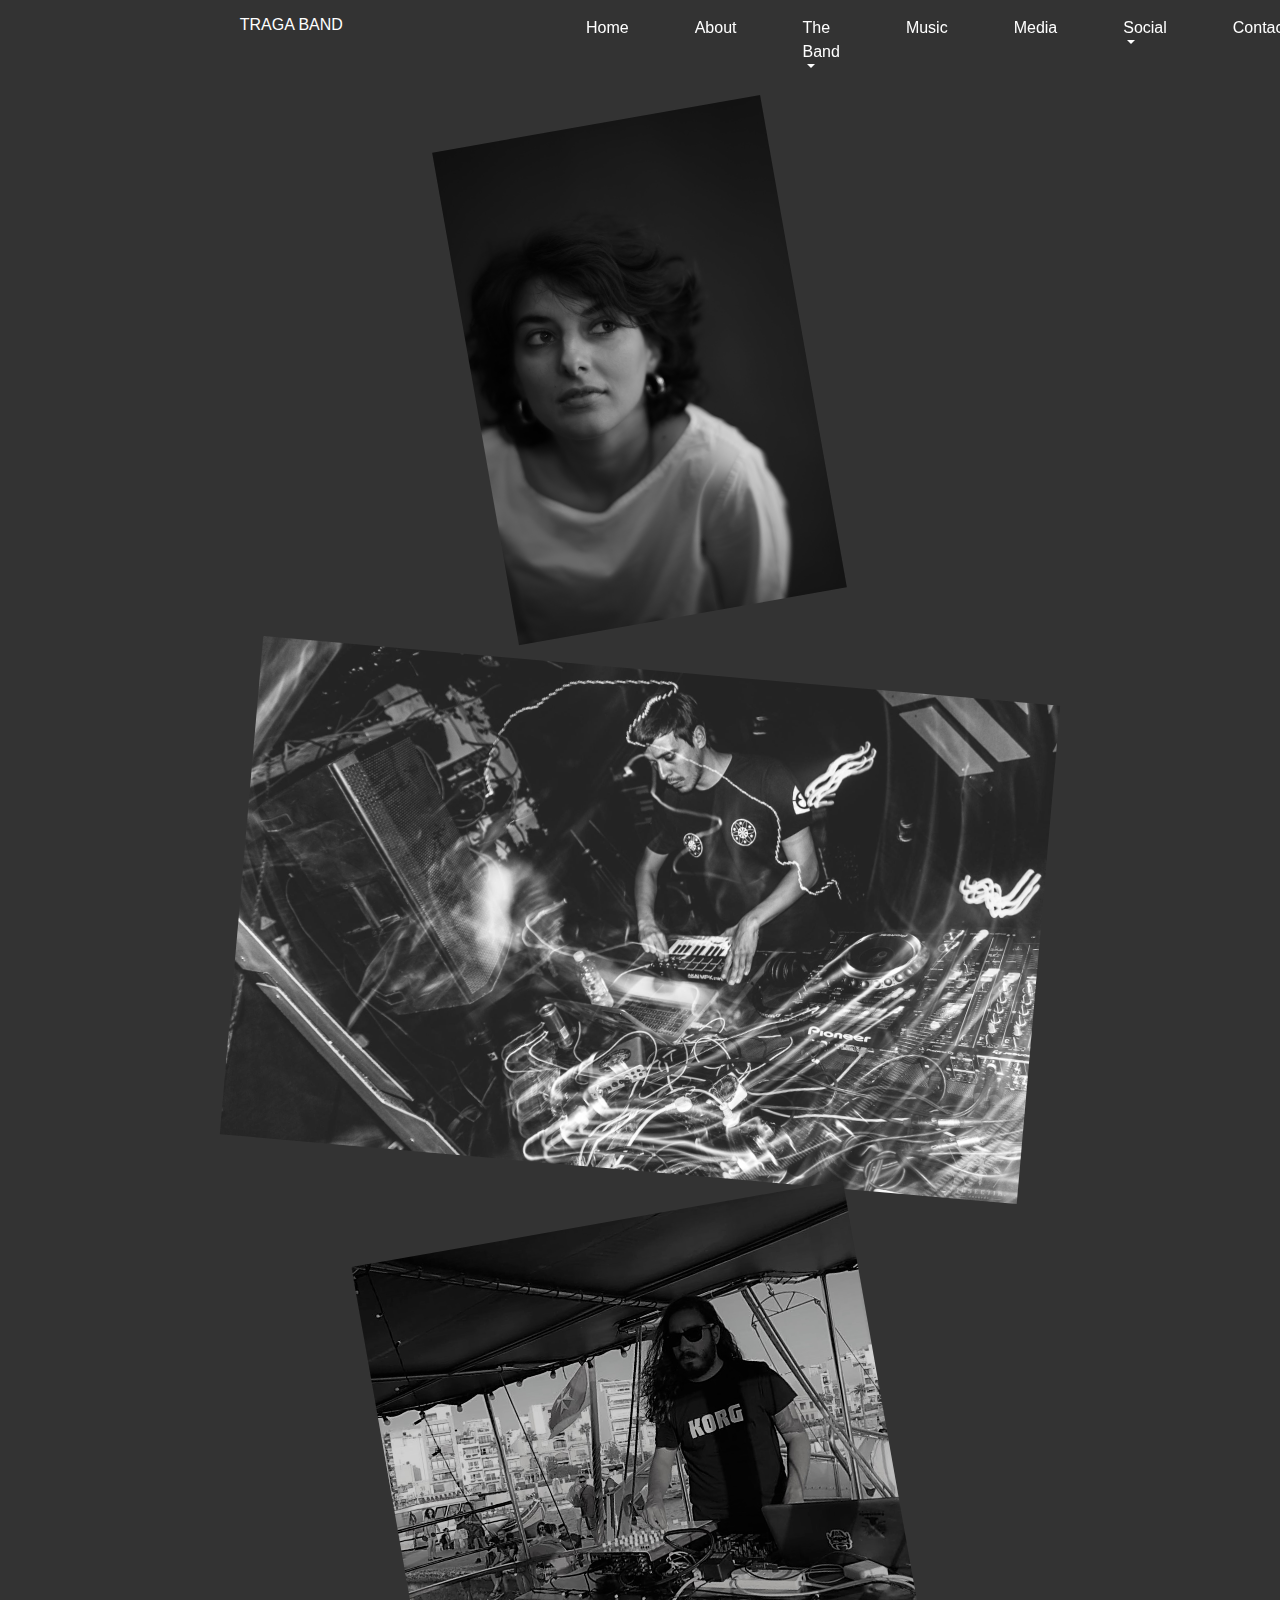
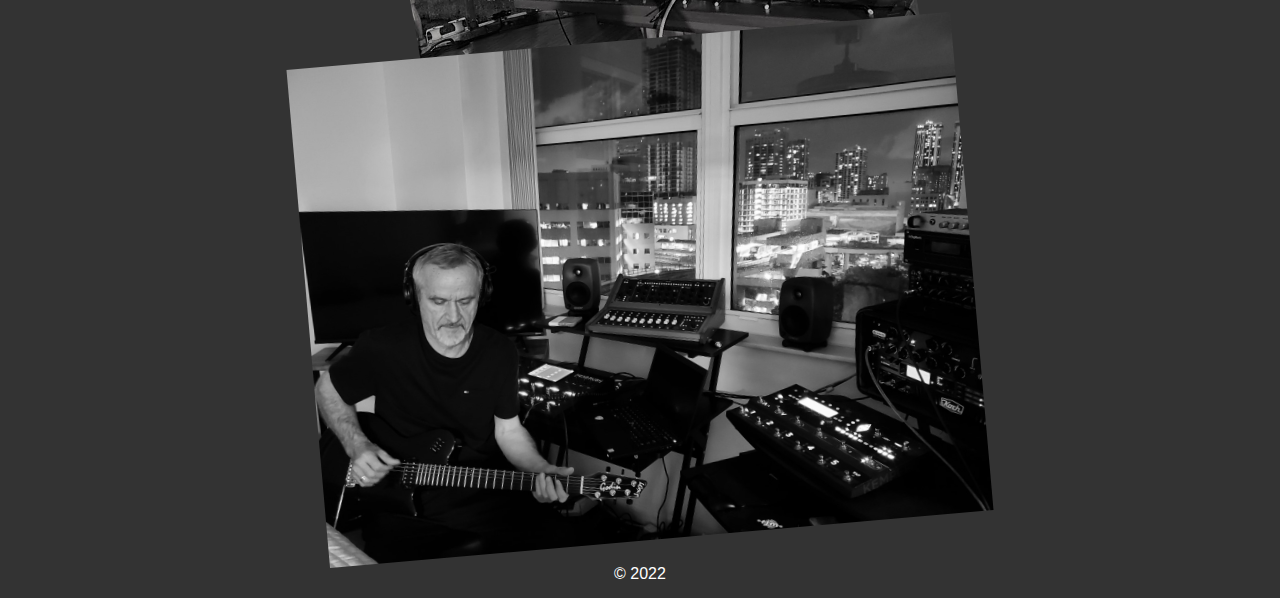
==== index.html @ d6414801 "Mobile Responsive + Change FB Img" ====
<!DOCTYPE HTML PUBLIC "-//W3C//DTD HTML 4.01 Transitional//EN">
<html>
	<head>
		<meta charset="utf-8" />
		<meta name="viewport" content="width=device-width, initial-scale=1.0" />
		<meta property="og:type" content="website" />
		<meta property="og:title" content="Traga Band" />
		<meta property="og:description" content="Traga Band" />
		<meta property="og:image" content="https://tragaband.com/img/Julija.JPG" />
		
		<meta name="description" content="TRAGA BAND" />
		<meta name="keywords" content="TRAGA BAND" />
		<meta name="robots" content="index,follow" />

		<title>Traga Band</title>
		
		<link href="https://fonts.googleapis.com/css?family=Open+Sans" rel="stylesheet">

		<link rel="stylesheet" href="https://maxcdn.bootstrapcdn.com/bootstrap/4.0.0/css/bootstrap.min.css" integrity="sha384-Gn5384xqQ1aoWXA+058RXPxPg6fy4IWvTNh0E263XmFcJlSAwiGgFAW/dAiS6JXm" crossorigin="anonymous">
		<link href="css/main.css" rel="stylesheet" type="text/css" />
		<link href="css/index.css" rel="stylesheet" type="text/css" />
		<link href="css/responsive.css" rel="stylesheet" type="text/css" />
		
		<script type="text/javascript" src="js/jquery-3.1.1.min.js"></script>
		<script src="https://cdnjs.cloudflare.com/ajax/libs/popper.js/1.12.9/umd/popper.min.js" integrity="sha384-ApNbgh9B+Y1QKtv3Rn7W3mgPxhU9K/ScQsAP7hUibX39j7fakFPskvXusvfa0b4Q" crossorigin="anonymous"></script>
		<script src="https://maxcdn.bootstrapcdn.com/bootstrap/4.0.0/js/bootstrap.min.js" integrity="sha384-JZR6Spejh4U02d8jOt6vLEHfe/JQGiRRSQQxSfFWpi1MquVdAyjUar5+76PVCmYl" crossorigin="anonymous"></script>
		<script type="text/javascript" src="js/changeLanguage.js"></script>
		<script type="text/javascript" src="js/rotateImage.js"></script>
		<script type="text/javascript" src="js/index.js"></script>
	</head>
	<body>
		<div class="divBodyWrapper">
			<div class="divMainNavigation">
				<nav class="divTopNav">
					<div class="divSiteLogo">
						<!-- <a href='https://tragaband.com/index.html'><img class="navLogo" src="img/anastasia-small-logo-black.png" alt="logo" /></a> -->
						TRAGA BAND
					</div>
					<nav class="navRoot navbar navbar-expand-lg navbar-light">
						<button class="navbar-toggler" type="button" data-toggle="collapse" data-target="#navbarSupportedContent">
							<span class="navbar-toggler-icon"></span>
						</button>

						<div class="collapse navbar-collapse" id="navbarSupportedContent">
							<ul class="navbar-nav">
								<li class="nav-item">
									<a class="nav-link active" aria-current="page" href="#">Home</a>
								</li>
								<li class="nav-item">
									<a class="nav-link" aria-current="page" href="#">About</a>
								</li>
								<li class="nav-item dropdown">
									<a class="nav-link dropdown-toggle" href="#" role="button" data-toggle="dropdown" aria-haspopup="true" aria-expanded="false">
										The Band
									</a>
									<div class="dropdown-menu">
										<a class="dropdown-item" href="#" target="_blank">Julija</a>
										<a class="dropdown-item" href="#" target="_blank">Darko Kala</a>
										<a class="dropdown-item" href="#" target="_blank">Andrej Ljatkovski</a>
										<a class="dropdown-item" href="#" target="_blank">Klime Kovaceski</a>
									</div>
								</li>
								<li class="nav-item">
									<a class="nav-link" aria-current="page" href="music.html">Music</a>
								</li>
								<li class="nav-item">
									<a class="nav-link" aria-current="page" href="#">Media</a>
								</li>
								<li class="nav-item dropdown">
									<a class="nav-link dropdown-toggle" href="#" role="button" data-toggle="dropdown" aria-haspopup="true" aria-expanded="false">
										Social
									</a>
									<div class="dropdown-menu">
										<a class="dropdown-item" href="#" target="_blank">Facebook</a>
										<a class="dropdown-item" href="#" target="_blank">Google</a>
										<a class="dropdown-item" href="#" target="_blank">Youtube</a>
									</div>
								</li>
								<li class="nav-item">
									<a class="nav-link" aria-current="page" href="#">Contact</a>
								</li>
							</ul>
						</div>
					</nav>
				</nav>
			</div>

			<div class="divBodyContent">
				<div class="divPageContent">
					<div class="divTextWrapper">
						<div class="divPhotoBoxes">
							<div class="divPhotoBox" style="transform: rotateZ(350deg);">
								<img src="img/Julija.JPG" alt="Julija" />
							</div>
							<div class="divPhotoBox" style="transform: rotateZ(5deg);">
								<img src="img/DarkoKala.jpg" alt="Darko Kala" />
							</div>
							<div class="divPhotoBox" style="transform: rotateZ(350deg);">
								<img src="img/AndrejLjatkovski.jpg" alt="Andrej Ljakovski" />
							</div>
						</div>
						<div class="divPhotoBoxes" style="transform: rotate(355deg); z-index: 2;">
							<div class="divPhotoBox">
								<img src="img/KlimeKovaceski.jpg" alt="Klime Kovaceski" />
							</div>
						</div>
					</div>
					
				</div>
			</div>

            <div class="divBodyFooter">
                <div>
                    &#169; 2022
                </div>
            </div>
		</div>

		<div id="modalVideo" class="modal fade" tabindex="-1" role="dialog">
			<div class="modal-dialog modal-lg" role="document">
			  <div class="modal-content">
				<div class="modal-header">
				  <h5 class="modal-title">TRAGA BAND</h5>
				  <button type="button" class="close" data-dismiss="modal" aria-label="Close">
					<span aria-hidden="true">&times;</span>
				  </button>
				</div>
				<div class="modal-body">
					<div class="youtubeWrapper">
						<iframe style="max-width: 1280px; width: 100%; max-height: 720px;" allow="accelerometer; autoplay; encrypted-media; gyroscope; picture-in-picture" allowfullscreen="" frameborder="0" src="https://www.youtube.com/embed/jGIz5X8YOt0?rel=0&amp;showinfo=0;autoplay=1"></iframe>
					</div>
				</div>
			  </div>
			</div>
		</div>

		<div class="divBackDrop"></div>
	</body>
</html>
---- css/main.css ----
@keyframes blackBgFadeInOut {
    0% {
        opacity: 1;
    }
    25% {
        opacity: 1;
    }
    50% {
        opacity: 1;
    }
    75% {
        opacity: 1;
    }
    100% {
        opacity: 1;
    }
}

@keyframes blackBgFadeInOutSecond {
    0% {
        opacity: 0;
    }
    25% {
        opacity: 0;
    }
    50% {
        opacity: 1;
    }
    75% {
        opacity: 0;
    }
    100% {
        opacity: 0;
    }
}

*, ::after, ::before {
    box-sizing: border-box;
}
html, body {
    padding: 0;
    margin: 0;
    width: 100%;
    /* height:100%; */
    background-color: #333;
}
hr {
	margin-left: 0;
	margin-right: 0;
	width: 100%;
	border: 1px solid #85754e;
}
a {
    color: #85764E;
}
/* Ovr Reset */
.navbar-light .navbar-nav .active>.nav-link, .navbar-light .navbar-nav .nav-link.active, .navbar-light .navbar-nav .nav-link.show, .navbar-light .navbar-nav .show>.nav-link {
    color: #fff;
}
.navbar-light .navbar-nav .nav-link {
    color: #fff;
}
.navbar-light .navbar-nav .nav-link:focus, .navbar-light .navbar-nav .nav-link:hover {
    color: rgb(255 255 255 / 70%);
}
.navbar-light .navbar-toggler {
    background-color: #fff;
}

.divBodyWrapper {
    /* display: flex;
    flex-direction: column;
    flex-wrap: nowrap;
    min-height: 100%; */
}

.divBodyHeader {
    font-family: "Open Sans", sans-serif;
    color: #fff;
    /* background: url(../img/header_background.jpg) no-repeat 0px -301px fixed; */
    background-size: cover;
    min-height: 350px;
    

    display: flex;
    flex-direction: row;
    justify-content: center;
    align-items: center;
    text-align: center;
}
.divBodyHeader .divHeaderText {
    font-size: 7em;
}

.divBodyContent {
    /* width: 50%; */
    box-sizing: border-box;
    margin-top: 60px;
    /* height: calc(100% - 108px); */

    position: relative;
    /* background-image: url('../img/bg.jpg'); */
    background-color: #333;
    background-size: cover;
    /* background-size: 100% 100%; */
    background-repeat: no-repeat;
    background-attachment: fixed;
    background-position-y: 57px;
    font-family: "Open Sans", sans-serif;

    /* opacity: 0; */
    animation-name: blackBgFadeInOut;
    animation-timing-function: linear;
    animation-iteration-count: infinite;
    animation-duration: 15s;
    animation-direction: normal;
}
/* .divBodyContent::before {
    content: "";
    position: absolute;
    top: 0;
    left: 0;
    width: 100%;
    height: 100%;
    z-index: -2;

    background-image: url('../img/bg.jpg');
    background-color: #333;
    background-size: 100%;
    background-repeat: no-repeat;
    background-attachment: fixed;

    opacity: 0;
    animation-name: blackBgFadeInOutSecond;
    animation-timing-function: linear;
    animation-iteration-count: infinite;
    animation-duration: 15s;
    animation-direction: normal;
} */

.divPageContent {
    /* max-width: 600px;
    margin-left: 40%; */
    /* padding-top: 10px; */
    /* padding-left: 150px;
    padding-right: 150px; */
    
}

.divBodyFooter {
    min-height: 48px;
    background-color: #333;
    color: #fff;

    display: flex;
    flex-direction: column;
    justify-content: center;
    align-items: center;
}

.firstLineText {
    margin-top: -5px;
}

.divJustified {
    text-align: justify;
}

.divBackDrop {
	display: none;
	transition: background-color .225s;
	-webkit-transition: background-color .225s;
	background: rgba(0,0,0,0);
}

.imgLarge {
    max-width: 360px;
}



.divMainNavigation {
    background-color: #333;
    /* background-color: #ffffff; */
    border-bottom: 3px solid #333;

    position: fixed;
    top: 0;
    width: 100%;
    z-index: 2;
}
.divSiteLogo {
    width: 42%;
    height: 50px;

    display: flex;
    justify-content: center;
    align-items: center;
    position: absolute;

    padding-left: 45px;

    color: #fff;
}
.divSiteLogo img {
    height: 40px;
}
.divSiteLogo .navLogo {
    /* margin-right: 20px; */
}
.divSiteLogo .txtAsLogo {
    height: 50px;
    color: #333;
    font-weight: 900;
    text-align: center;
    justify-content: center;
    align-items: center;
    display: flex;
    font-size: 1.8em;
}
.txtAsLogo a {
    text-decoration: none;
    color: #333;
}
.txtAsLogo a:hover {
    text-decoration: none;
    color: #333;
}
.divTopNav {
    display: flex;
    flex-direction: row;
}
.navRoot {
    width: 60%;
    margin-left: auto;
}

.navRoot .nav-item {
    margin-left: 50px;
}
/* .navRoot .nav-item:not(:first-child) {
    margin-left: 50px;
} */
.nav-pills .nav-link.active, .nav-pills .show>.nav-link {
    background-color: transparent;
    /* color: #fff; */
    /* border-bottom: 1px solid #0d6efd; */
}
.navbar-dark .navbar-nav .nav-link {
    text-transform: uppercase;

    text-decoration: none;
	box-sizing: border-box;
    font-weight: 700;

    position: relative;
}
#navbarSupportedContent {
    justify-content: flex-end;
}
#navbarSupportedContent ul.navbar-nav {
    margin-right: 35px;
}

.nav-link:before {
    content: '';
    position: absolute;
    bottom: 0px;
    height: 2px;
    width: 50px;
    background: #333;
    -webkit-transform: scale3d(0, 1, 1);
    -moz-transform: scale3d(0, 1, 1);
    -ms-transform: scale3d(0, 1, 1);
    -o-transform: scale3d(0, 1, 1);
    transform: scale3d(0, 1, 1);
    -webkit-transform-origin: 0% 50%;
    -moz-transform-origin: 0% 50%;
    -ms-transform-origin: 0% 50%;
    -o-transform-origin: 0% 50%;
    -webkit-transition: transform 1s cubic-bezier(0.19, 1, 0.22, 1);
    -moz-transition: transform 1s cubic-bezier(0.19, 1, 0.22, 1);
    -ms-transition: transform 1s cubic-bezier(0.19, 1, 0.22, 1);
    -o-transition: transform 1s cubic-bezier(0.19, 1, 0.22, 1);
    transition: transform 1s cubic-bezier(0.19, 1, 0.22, 1);
}
.nav-link:hover:before {
    -webkit-transform: scale3d(1, 1, 1);
    -moz-transform: scale3d(1, 1, 1);
    -ms-transform: scale3d(1, 1, 1);
    -o-transform: scale3d(1, 1, 1);
    transform: scale3d(1, 1, 1);
}
.navbar-dark .navbar-nav .nav-link:focus, .navbar-dark .navbar-nav .nav-link:hover {
    color: #fff;
}
.dropdown-menu {
    color: #fff;
    background-color: #333333;
}
.dropdown-item {
    color: #fff;
}
.dropdown-item:focus, .dropdown-item:hover {
    color: #fff;
    background-color: #615d5d;
}
.divSiteLanguages {
    display: flex;
    flex-direction: row;
    justify-content: center;
    align-items: center;
    margin-right: 20px;
}
.divSiteLanguages label {
    margin-bottom: 0px;
    margin-right: 5px;
}
#selLanguage {
    width: 50px;
}

.splide__slide img {
	width : 100%;
	height: auto;
}

.hideOnPC {
    display: none;
}

img.hideOnPC {
    width: 100%;
}

.youtubeWrapper {
    position: relative;
    width: 100%;
}
.youtubeWrapper iframe {
    /* position: absolute;
    top: 0;
    left: 0; */
    width: 100%;
    height: 700px;
}
.divMediaBox a {
    color: #fff;
}
.divMediaBox img {
    max-width: 300px;
}
---- css/index.css ----
.divPageContent {
    text-align: center;
    /* margin-left: 15px; */
    /* width: 810px; */
    /* width: 45%; */
    /* height: 100%; */

    padding-top: 60px;
    padding-bottom: 10px;
}

.divLogo {
    padding: 0px 0px 10px 0px;
}
.divLogo img {
    max-width: 400px;
}

.modal-dialog {
    width:100%;
    max-width:1280px
}

.divYouTubePlayerWrapper {
    padding: 10px 0px;
}

.divYouTubePlayerWrapper iframe {
    /* width: 100%; */
    height: 50%;
}

.divTextWrapper {
    box-sizing: border-box;
    /* margin: auto; */
    padding-left: 60px;
    padding-right: 60px;

    display: flex;
    flex-direction: column;
    justify-content: center;
    /* height: 100%; */
}
.divPhotoBoxes {
    width: 100%;
    display: flex;
    gap: 50px;
    box-sizing: border-box;
    flex-wrap: wrap;
    justify-content: center;
}
.divPhotoBoxes:last-child {
    margin-top: -80px;
}
.divPhotoBox img {
    /* max-width: 500px; */
    max-height: 500px;
}
.divTextContent {
    color: #C9C9C8;

    display: flex;
    flex-direction: column;
    justify-content: center;
    /* align-items: center; */
    /* height: 80%; */
}
.divTextContent p {
    text-align: justify;
}
.divTextContent .siteLogo {
    margin-bottom: 50px;
    width: 200px
    /* align-self: flex-start; */
}
.divTextContent .imgSoon {
    width: 100%;
}

.goldLineText {
    color: #85754e;
    font-weight: 900;
    font-size: 1.8em;
    line-height: 2;
    text-transform: uppercase;

    word-break: break-word;
}
.whiteLineText {
    /* margin-top: 50px; */
    color: #fff;
    font-weight: 900;
    font-size: 21px;
    line-height: 2;
    text-transform: uppercase;

    word-break: break-word;
}

/* Responsive */
@media only screen and (max-width: 960px) {
    .divLogo img {
        /* width: 80%; */
    }
    .divTextWrapper {
        padding: 60px 0 0 0;
        width: 100%;
    }
    .divTextContent {
        justify-content: center;
        
    }
    .divYouTubePlayerWrapper {
        
        display: flex;
        flex-direction: column;
        justify-content: center;
    }
    .modal-dialog {
        width: auto;
    }
    .youtubeWrapper iframe {
        height: 400px;
    }
}
@media only screen and (max-width: 500px) {
    .navRoot {
        width: 100%;
    }
    /* .divLogo {
        display: none;
    } */
    .divLogo img {
        width: 60%;
    }
    .divTextWrapper {
        padding: 60px 0 0 0;
        width: 100%;
    }
    .divTextContent {
        
        justify-content: center;
    }
    .modal-dialog {
        width: auto;
    }
    .divYouTubePlayerWrapper {
        
        display: flex;
        flex-direction: column;
        justify-content: center;
    }
    .modal-dialog {
        width: auto;
    }
    .youtubeWrapper iframe {
        height: 400px;
    }
}
@media only screen and (max-width: 375px) {
    .navRoot {
        width: 100%;
    }
    /* .divLogo {
        display: none;
    } */
    .divLogo img {
        width: 60%;
    }
    .divTextWrapper {
        padding: 60px 0 0 0;
        width: 100%;
    }
    .divTextContent {
        
        justify-content: center;
    }
    .divYouTubePlayerWrapper {
        
        display: flex;
        flex-direction: column;
        justify-content: center;
    }
    .modal-dialog {
        width: auto;
    }
    .youtubeWrapper iframe {
        height: 400px;
    }
}
@media only screen and (max-width: 360px) {
    .navRoot {
        width: 100%;
    }
    /* .divLogo {
        display: none;
    } */
    .divLogo img {
        width: 60%;
    }
    .divTextWrapper {
        padding: 60px 0 0 0;
        width: 100%;
    }
    .divTextContent {
        
        justify-content: center;
    }
    .divYouTubePlayerWrapper {
        
        display: flex;
        flex-direction: column;
        justify-content: center;
    }
    .modal-dialog {
        width: auto;
    }
    .youtubeWrapper iframe {
        height: 400px;
    }
}
@media only screen and (max-width: 320px) {
    .navRoot {
        width: 100%;
    }
    /* .divLogo {
        display: none;
    } */
    .divLogo img {
        width: 60%;
    }
    .divTextWrapper {
        padding: 60px 0 0 0;
        width: 100%;
    }
    .divTextContent {
        
        justify-content: center;
    }
    .divYouTubePlayerWrapper {
        
        display: flex;
        flex-direction: column;
        justify-content: center;
    }
    .modal-dialog {
        width: auto;
    }
    .youtubeWrapper iframe {
        height: 400px;
    }
}

@media only screen  and (min-device-width: 320px) and (max-device-width: 568px) and (orientation: portrait) {
    .divLogo img {
        width: 60%;
    }
    .divTextWrapper {
        padding: 60px 0 0 0;
        width: 100%;

        display: flex;
        flex-direction: column;
        justify-content: flex-end;
    }
    .divTextContent {
        
        justify-content: center;
    }
    .divYouTubePlayerWrapper {
        
        display: flex;
        flex-direction: column;
        justify-content: center;
    }
    .modal-dialog {
        width: auto;
    }
    .youtubeWrapper iframe {
        height: 400px;
    }
}

@media only screen and (min-device-width: 350px) and (max-device-width: 812px) and (orientation: portrait) {
    .divLogo img {
        width: 60%;
    }
    .divTextWrapper {
        padding: 60px 0 0 0;
        width: 100%;

        display: flex;
        flex-direction: column;
        justify-content: flex-end;
    }
    .divTextContent {
        
        justify-content: center;
    }
    .divYouTubePlayerWrapper {
        
        display: flex;
        flex-direction: column;
        justify-content: center;
    }
    .modal-dialog {
        width: auto;
    }
    .youtubeWrapper iframe {
        height: 400px;
    }
}

@media only screen and (min-device-width: 600px) and (max-device-width: 1180px) and (orientation: portrait) {
    .divLogo img {
        width: 60%;
    }
    .divTextWrapper {
        padding: 60px 0 0 0;
        width: 100%;

        display: flex;
        flex-direction: column;
        justify-content: flex-end;
    }
    .divTextContent {
        
        justify-content: center;
    }
    .divYouTubePlayerWrapper {
        
        display: flex;
        flex-direction: column;
        justify-content: center;
    }
    .modal-dialog {
        width: auto;
    }
    .youtubeWrapper iframe {
        height: 400px;
    }
}
---- css/responsive.css ----
@media only screen and (max-width: 960px) {
	body {
		display: flex;
		flex-direction: column;
		flex-wrap: nowrap;
		width: 100%;
	}
	.divBodyWrapper {
		display: flex;
		flex-direction: column;
		flex: 100%;
	}
    .divPCNavigation {
        display: none;
    }
    .divMobileNavigation {
        display: block;
    }
    .divBackDrop.show {
		display: block;
		position: fixed;
		background: rgba(0,0,0,0.5);
		/* opacity: 0.8; */
		width: 100%;
		height: 100%;
		z-index: 1;
		top: 0;
		left: 0;
		overflow-y: scroll;
	}
	.divBodyContent {
		padding: 0 20px;
		margin: 60px 0 0 0;
		width: 100%;

		/* background-image: url('../img/anastasia-mobile-001.jpg'); */
		background-position-y: 40px;
		background-size: cover;

		background-attachment: fixed;
	}
	.divBodyContent::before {
		/* background-image: url('../img/anastasia-mobile-002.jpg'); */
		background-size: cover;
	}
	.divPageContent {
		padding-left: 0px;
		margin-left: 0px;
		width: 100%;
	}
	iframe {
		width: 100% !important;
	}
	.divMediaIcons {
		width: 100%;
	}
	.mediaLink:not(:first-child) {
        margin-left: 12px;
    }
	.divTopNav {
		flex-direction: row-reverse;
		justify-content: flex-end;
	}
	.divSiteLogo {
		
	}
	.navLogo {
		margin-right: 5px;
    	margin-left: 20px;
	}
	.txtAsLogo {
		font-size: 1.5em !important;
	}
}
@media only screen and (max-width: 600px) {
	body {
		display: flex;
		flex-direction: column;
		flex-wrap: nowrap;
		flex: 100%;
		width: 100%;
	}
	.divBodyWrapper {
		display: flex;
		flex-direction: column;
	}
	#btnGoToTop {
		bottom: 58px;
		right: 5px;
		left: auto;
	}
    .divPCNavigation {
        display: none;
    }
    .divMobileNavigation {
        display: block;
    }
    .divBackDrop.show {
		display: block;
		position: fixed;
		background: rgba(0,0,0,0.5);
		/* opacity: 0.8; */
		width: 100%;
		height: 100%;
		z-index: 1;
		top: 0;
		left: 0;
		overflow-y: scroll;
	}
	.divBodyContent {
		padding: 0 20px;
		margin: 60px 0 0 0;
		width: 100%;

		/* background-image: url('../img/anastasia-mobile-001.jpg'); */
		background-position-y: 40px;
		background-size: cover;

		background-attachment: fixed;
	}
	.divBodyContent::before {
		/* background-image: url('../img/anastasia-mobile-002.jpg'); */
		background-size: cover;

	}
	.divPageContent {
		padding-left: 0px;
		margin-left: 0px;
		width: 100%;
	}
	iframe {
		width: 100% !important;
	}
	.hideOnPC {
		display: block;
	}
	.hideOnMobile {
		display: none !important;
	}
	.divMediaIcons {
		width: 100%;
	}
	.mediaLink:not(:first-child) {
        margin-left: 12px;
    }
	.divTopNav {
		flex-direction: row-reverse;
	}
	.divSiteLogo {
		/* width: 71%;
		justify-content: flex-start;
		flex-direction: row-reverse; */
	}
	.navLogo {
		margin-right: 5px;
    	margin-left: 20px;
	}
	.txtAsLogo {
		font-size: 1.5em !important;
	}
	.divTextContent .siteLogo {
		width: 45%;
		margin-bottom: 15px;
	}
	.divPhotoBox img {
		max-width: 90%;
	}
	.divPhotoBoxes:last-child {
		margin-top: 20px;
	}
}
@media only screen and (max-width: 550px) {
	body {
		display: flex;
		flex-direction: column;
		flex-wrap: nowrap;
		width: 100%;
	}
	.divBodyWrapper {
		display: flex;
		flex-direction: column;
		flex: 100%;
	}
	.divSiteLogo {
		display: none;
	}
	.navRoot {
		width: 100%;
	}
	.divPhotoBox img {
		max-width: 90%;
	}
	.divPhotoBoxes:last-child {
		margin-top: 20px;
	}
}
@media only screen and (max-width: 500px) {
	body {
		display: flex;
		flex-direction: column;
		flex-wrap: nowrap;
		width: 100%;
	}
	.divBodyWrapper {
		display: flex;
		flex-direction: column;
		flex: 100%;
	}
	#btnGoToTop {
		bottom: 58px;
		right: 5px;
		left: auto;
	}
    .divPCNavigation {
        display: none;
    }
    .divMobileNavigation {
        display: block;
    }
    .divBackDrop.show {
		display: block;
		position: fixed;
		background: rgba(0,0,0,0.5);
		/* opacity: 0.8; */
		width: 100%;
		height: 100%;
		z-index: 1;
		top: 0;
		left: 0;
		overflow-y: scroll;
	}
	.divBodyContent {
		padding: 0 20px;
		margin: 60px 0 0 0;
		width: 100%;

		/* background-image: url('../img/anastasia-mobile-001.jpg'); */
		background-position-y: 40px;
		background-size: cover;

		background-attachment: fixed;
	}
	.divBodyContent::before {
		/* background-image: url('../img/anastasia-mobile-002.jpg'); */
		background-size: cover;

		/* animation: none; */
	}
	.divPageContent {
		padding-left: 0px;
		margin-left: 0px;
		width: 100%;
	}
	iframe {
		width: 100% !important;
	}
	.hideOnPC {
		display: block;
	}
	.hideOnMobile {
		display: none !important;
	}
	.divMediaIcons {
		width: 100%;
	}
	.mediaLink:not(:first-child) {
        margin-left: 12px;
    }
	.divTopNav {
		flex-direction: row-reverse;
		justify-content: flex-end;
	}
	.divSiteLogo {
		display: none;
	}
	.navLogo {
		margin-right: 5px;
    	margin-left: 20px;
	}
	.txtAsLogo {
		font-size: 1.5em !important;
	}
	.divTextContent .siteLogo {
		width: 45%;
		margin-bottom: 15px;
	}
	.divPhotoBox img {
		max-width: 90%;
	}
	.divPhotoBoxes:last-child {
		margin-top: 20px;
	}
}
@media only screen and (max-width: 375px) {
	body {
		display: flex;
		flex-direction: column;
		flex-wrap: nowrap;
		width: 100%;
	}
	.divBodyWrapper {
		display: flex;
		flex-direction: column;
		flex: 100%;
	}
	#btnGoToTop {
		bottom: 58px;
		right: 5px;
		left: auto;
	}
    .divPCNavigation {
        display: none;
    }
    .divMobileNavigation {
        display: block;
    }
    .divBackDrop.show {
		display: block;
		position: fixed;
		background: rgba(0,0,0,0.5);
		/* opacity: 0.8; */
		width: 100%;
		height: 100%;
		z-index: 1;
		top: 0;
		left: 0;
		overflow-y: scroll;
	}
	.divBodyContent {
		padding: 0 20px;
		margin: 60px 0 0 0;
		width: 100%;

		/* background-image: url('../img/anastasia-mobile-001.jpg'); */
		background-position-y: 40px;
		background-size: cover;

		background-attachment: fixed;
	}
	.divBodyContent::before {
		/* background-image: url('../img/anastasia-mobile-002.jpg'); */
		background-size: cover;

		/* animation: none; */
	}
	.divPageContent {
		padding-left: 0px;
		margin-left: 0px;
		width: 100%;
	}
	iframe {
		width: 100% !important;
	}

	.imgLarge {
        max-width: 360px;
    }
	.hideOnPC {
		display: block;
	}
	.hideOnMobile {
		display: none !important;
	}
	.divMediaIcons {
		width: 100%;
	}
	.mediaLink:not(:first-child) {
        margin-left: 12px;
    }
	.divTopNav {
		flex-direction: row-reverse;
	}
	.divSiteLogo {
		width: 71%;
		justify-content: flex-start;
		flex-direction: row-reverse;
	}
	.navLogo {
		margin-right: 5px;
    margin-left: 20px;
	}
	.txtAsLogo {
		font-size: 1.5em !important;
	}
	.divTextContent .siteLogo {
		width: 45%;
		margin-bottom: 15px;
	}
	.divPhotoBox img {
		max-width: 90%;
	}
	.divPhotoBoxes:last-child {
		margin-top: 20px;
	}
}
@media only screen and (max-width: 360px) {
	body {
		display: flex;
		flex-direction: column;
		flex-wrap: nowrap;
		width: 100%;
	}
	.divBodyWrapper {
		display: flex;
		flex-direction: column;
		flex: 100%;
	}
	#btnGoToTop {
		bottom: 58px;
		right: 5px;
		left: auto;
	}
    .divPCNavigation {
        display: none;
    }
    .divMobileNavigation {
        display: block;
    }
    .divBackDrop.show {
		display: block;
		position: fixed;
		background: rgba(0,0,0,0.5);
		/* opacity: 0.8; */
		width: 100%;
		height: 100%;
		z-index: 1;
		top: 0;
		left: 0;
		overflow-y: scroll;
	}
	.divBodyContent {
		padding: 0 20px;
		margin: 60px 0 0 0;
		width: 100%;

		/* background-image: url('../img/anastasia-mobile-001.jpg'); */
		background-position-y: 40px;
		background-size: cover;

		background-attachment: fixed;
	}
	.divBodyContent::before {
		/* background-image: url('../img/anastasia-mobile-002.jpg'); */
		background-size: cover;

		/* animation: none; */
	}
	iframe {
		width: 100% !important;
	}
	.divPageContent {
		padding-left: 0px;
		margin-left: 0px;
		width: 100%;
	}

	.imgLarge {
        max-width: 345px;
    }
	.hideOnPC {
		display: block;
	}
	.hideOnMobile {
		display: none !important;
	}
	.divMediaIcons {
		width: 100%;
	}
	.mediaLink:not(:first-child) {
        margin-left: 12px;
    }
	.divTopNav {
		flex-direction: row-reverse;
	}
	.divSiteLogo {
		width: 71%;
		justify-content: flex-start;
		flex-direction: row-reverse;
	}
	.navLogo {
		margin-right: 5px;
    margin-left: 20px;
	}
	.txtAsLogo {
		font-size: 1.5em !important;
	}
	.divTextContent .siteLogo {
		width: 45%;
		margin-bottom: 15px;
	}
	.divPhotoBox img {
		max-width: 90%;
	}
	.divPhotoBoxes:last-child {
		margin-top: 20px;
	}
}
@media only screen and (max-width: 320px) {
	body {
		display: flex;
		flex-direction: column;
		flex-wrap: nowrap;
		width: 100%;
	}
	.divBodyWrapper {
		display: flex;
		flex-direction: column;
		flex: 100%;
	}
	#btnGoToTop {
		bottom: 58px;
		right: 5px;
		left: auto;
	}
    .divPCNavigation {
        display: none;
    }
    .divMobileNavigation {
        display: block;
    }
    .divBackDrop.show {
		display: block;
		position: fixed;
		background: rgba(0,0,0,0.5);
		/* opacity: 0.8; */
		width: 100%;
		height: 100%;
		z-index: 1;
		top: 0;
		left: 0;
		overflow-y: scroll;
	}
	.divBodyContent {
		padding: 0 20px;
		margin: 60px 0 0 0;
		width: 100%;

		/* background-image: url('../img/anastasia-mobile-001.jpg'); */
		background-position-y: 40px;
		background-size: cover;

		background-attachment: fixed;
	}
	.divBodyContent::before {
		/* background-image: url('../img/anastasia-mobile-002.jpg'); */
		background-size: cover;

	}
	iframe {
		width: 100% !important;
	}
	.divPageContent {
		padding-left: 0px;
		margin-left: 0px;
		width: 100%;
	}

	.imgLarge {
        max-width: 300px;
    }
	.hideOnPC {
		display: block;
	}
	.hideOnMobile {
		display: none !important;
	}
	.divMediaIcons {
		width: 100%;
	}
	.mediaLink:not(:first-child) {
        margin-left: 12px;
    }
	.divTopNav {
		flex-direction: row-reverse;
	}
	.divSiteLogo {
		width: 71%;
		justify-content: flex-start;
		flex-direction: row-reverse;
	}
	.navLogo {
		margin-right: 5px;
    margin-left: 20px;
	}
	.txtAsLogo {
		font-size: 1.5em !important;
	}
	.divTextContent .siteLogo {
		width: 45%;
		margin-bottom: 15px;
	}
	.divPhotoBox img {
		max-width: 90%;
	}
	.divPhotoBoxes:last-child {
		margin-top: 20px;
	}
}

@media only screen  and (min-device-width: 320px)  and (max-device-width: 568px) and (orientation: portrait) {
	body {
		display: flex;
		flex-direction: column;
		flex-wrap: nowrap;
		width: 100%;
	}
	.divBodyWrapper {
		display: flex;
		flex-direction: column;
		flex: 100%;
	}
	#btnGoToTop {
		bottom: 58px;
		right: 5px;
		left: auto;
	}
    .divPCNavigation {
        display: none;
    }
    .divMobileNavigation {
        display: block;
    }
    .divBackDrop.show {
		display: block;
		position: fixed;
		background: rgba(0,0,0,0.5);
		/* opacity: 0.8; */
		width: 100%;
		height: 100%;
		z-index: 1;
		top: 0;
		left: 0;
		overflow-y: scroll;
	}
	.divBodyContent {
		padding: 0 20px;
		margin: 60px 0 0 0;
		width: 100%;

		/* background-image: url('../img/anastasia-mobile-001.jpg'); */
		background-position-y: 40px;
		background-size: cover;

		background-attachment: fixed;
	}
	.divBodyContent::before {
		/* background-image: url('../img/anastasia-mobile-002.jpg'); */
		background-size: cover;

		/* animation: none; */
	}
	iframe {
		width: 100% !important;
	}
	.divPageContent {
		padding-left: 0px;
		margin-left: 0px;
		width: 100%;
	}

	.imgLarge {
        max-width: 300px;
    }
	.hideOnPC {
		display: block;
	}
	.hideOnMobile {
		display: none !important;
	}
	.divMediaIcons {
		width: 100%;
	}
	.mediaLink:not(:first-child) {
        margin-left: 12px;
    }
	.divTextContent .siteLogo {
		width: 45%;
		margin-bottom: 15px;
	}
	.divPhotoBox img {
		max-width: 90%;
	}
	.divPhotoBoxes:last-child {
		margin-top: 20px;
	}
}
@media only screen and (min-device-width: 350px) and (max-device-width: 812px) and (orientation: portrait) {
	body {
		display: flex;
		flex-direction: column;
		flex-wrap: nowrap;
		width: 100%;
	}
	.divBodyWrapper {
		display: flex;
		flex-direction: column;
		flex: 100%;
	}
	#btnGoToTop {
		bottom: 58px;
		right: 5px;
		left: auto;
	}
    .divPCNavigation {
        display: none;
    }
    .divMobileNavigation {
        display: block;
    }
    .divBackDrop.show {
		display: block;
		position: fixed;
		background: rgba(0,0,0,0.5);
		/* opacity: 0.8; */
		width: 100%;
		height: 100%;
		z-index: 1;
		top: 0;
		left: 0;
		overflow-y: scroll;
	}
	.divBodyContent {
		padding: 0 20px;
		margin: 60px 0 0 0;
		width: 100%;

		/* background-image: url('../img/anastasia-mobile-001.jpg'); */
		background-position-y: 40px;
		background-size: cover;

		background-attachment: fixed;
	}
	.divBodyContent::before {
		/* background-image: url('../img/anastasia-mobile-002.jpg'); */
		background-size: cover;

		/* animation: none; */
	}
	iframe {
		width: 100% !important;
	}
	.divPageContent {
		padding-left: 0px;
		margin-left: 0px;
		width: 100%;
	}

	.imgLarge {
        max-width: 340px;
    }
	.hideOnPC {
		display: block;
	}
	.hideOnMobile {
		display: none !important;
	}
	.divMediaIcons {
		width: 100%;
	}
	.mediaLink:not(:first-child) {
        margin-left: 12px;
    }
	.divTextContent .siteLogo {
		width: 45%;
		margin-bottom: 15px;
	}
	.divPhotoBox img {
		max-width: 90%;
	}
	.divPhotoBoxes:last-child {
		margin-top: 20px;
	}
}
@media only screen and (min-device-width: 600px) and (max-device-width: 1180px) and (orientation: portrait) {
	body {
		display: flex;
		flex-direction: column;
		flex-wrap: nowrap;
		width: 100%;
	}
	.divBodyWrapper {
		display: flex;
		flex-direction: column;
		flex: 100%;
	}
	#btnGoToTop {
		bottom: 58px;
		right: 5px;
		left: auto;
	}
    .divPCNavigation {
        display: none;
    }
    .divMobileNavigation {
        display: block;
    }
    .divBackDrop.show {
		display: block;
		position: fixed;
		background: rgba(0,0,0,0.5);
		/* opacity: 0.8; */
		width: 100%;
		height: 100%;
		z-index: 1;
		top: 0;
		left: 0;
		overflow-y: scroll;
	}
	.divBodyContent {
		padding: 0 20px;
		margin: 60px 0 0 0;
		width: 100%;

		/* background-image: url('../img/anastasia-mobile-001.jpg'); */
		background-position-y: 40px;
		background-size: cover;

		background-attachment: fixed;
	}
	.divBodyContent::before {
		/* background-image: url('../img/anastasia-mobile-002.jpg'); */
		background-size: cover;

		/* animation: none; */
	}
	.divPageContent {
		padding-left: 0px;
		margin-left: 0px;
		width: 100%;
	}
	iframe {
		width: 100% !important;
	}
	.divMediaIcons {
		width: 100%;
	}
	.mediaLink:not(:first-child) {
        margin-left: 12px;
    }
	.divTextContent .siteLogo {
		width: 45%;
		margin-bottom: 15px;
	}
	.divPhotoBox img {
		max-width: 90%;
	}
	.divPhotoBoxes:last-child {
		margin-top: 20px;
	}
}
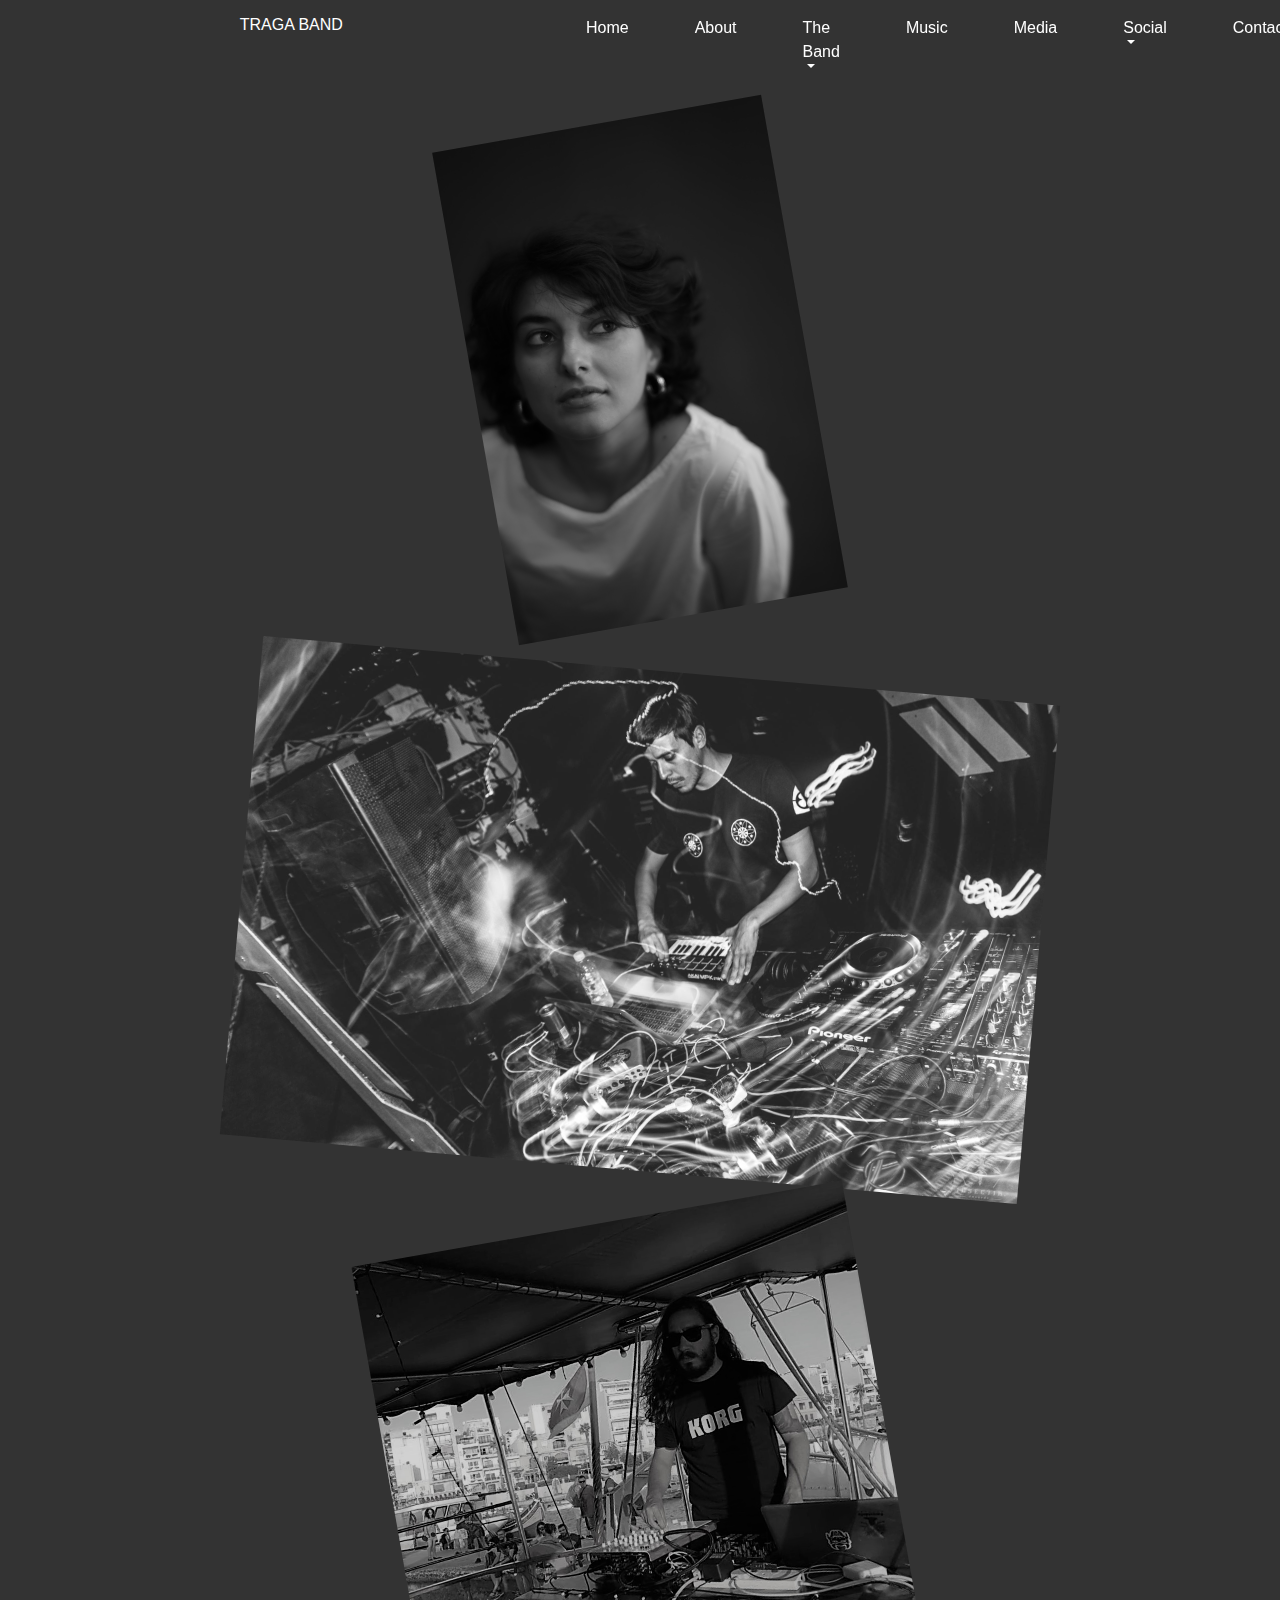
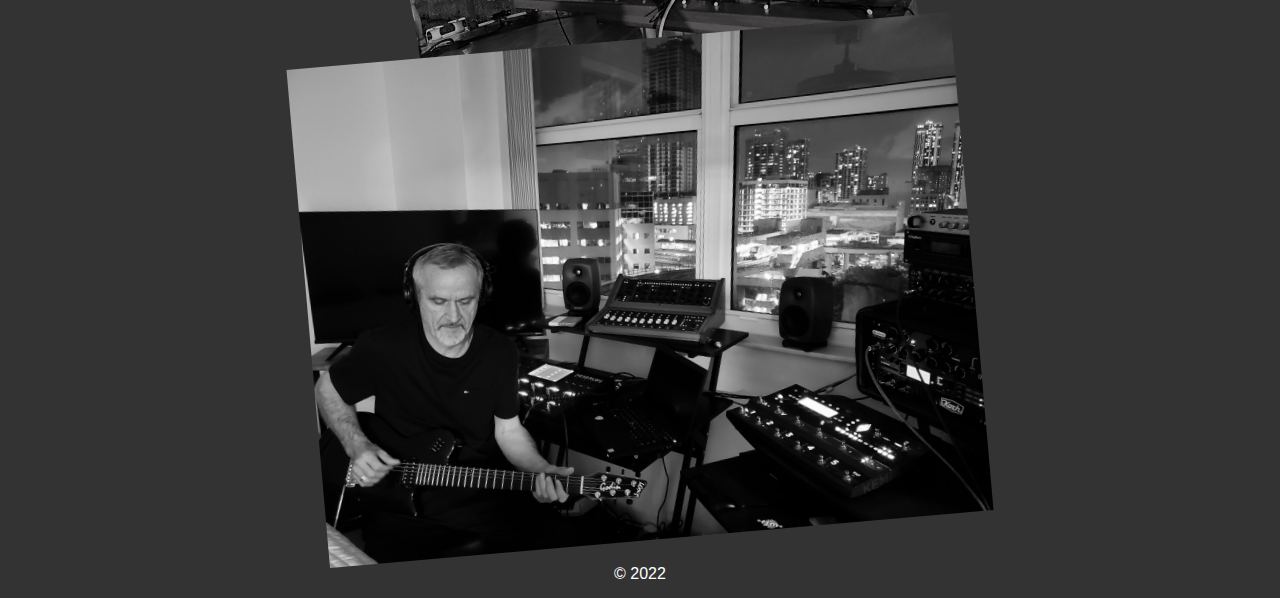
==== commit f2f97004: "Change GG to IG" ====
--- a/index.html
+++ b/index.html
@@ -5,7 +5,7 @@
 		<meta name="viewport" content="width=device-width, initial-scale=1.0" />
 		<meta property="og:type" content="website" />
 		<meta property="og:title" content="Traga Band" />
-		<meta property="og:description" content="Traga Band" />
+		<meta property="og:description" content="Sonic Sculptures" />
 		<meta property="og:image" content="https://tragaband.com/img/Julija.JPG" />
 		
 		<meta name="description" content="TRAGA BAND" />
@@ -33,8 +33,10 @@
 			<div class="divMainNavigation">
 				<nav class="divTopNav">
 					<div class="divSiteLogo">
-						<!-- <a href='https://tragaband.com/index.html'><img class="navLogo" src="img/anastasia-small-logo-black.png" alt="logo" /></a> -->
-						TRAGA BAND
+						<a href='https://tragaband.com/index.html'>
+							<!-- <img class="navLogo" src="img/anastasia-small-logo-black.png" alt="logo" /> -->
+							TRAGA BAND
+						</a>
 					</div>
 					<nav class="navRoot navbar navbar-expand-lg navbar-light">
 						<button class="navbar-toggler" type="button" data-toggle="collapse" data-target="#navbarSupportedContent">
@@ -54,10 +56,10 @@
 										The Band
 									</a>
 									<div class="dropdown-menu">
-										<a class="dropdown-item" href="#" target="_blank">Julija</a>
-										<a class="dropdown-item" href="#" target="_blank">Darko Kala</a>
-										<a class="dropdown-item" href="#" target="_blank">Andrej Ljatkovski</a>
-										<a class="dropdown-item" href="#" target="_blank">Klime Kovaceski</a>
+										<a class="dropdown-item" href="julija.html" target="_blank">Julija</a>
+										<a class="dropdown-item" href="https://www.forestdelic.com/" target="_blank">Darko Kala</a>
+										<a class="dropdown-item" href="https://www.facebook.com/crnorizec.hrabar.79" target="_blank">Andrej Ljatkovski</a>
+										<a class="dropdown-item" href="https://klimekovaceski.com/" target="_blank">Klime Kovaceski</a>
 									</div>
 								</li>
 								<li class="nav-item">
@@ -72,12 +74,12 @@
 									</a>
 									<div class="dropdown-menu">
 										<a class="dropdown-item" href="#" target="_blank">Facebook</a>
-										<a class="dropdown-item" href="#" target="_blank">Google</a>
+										<a class="dropdown-item" href="#" target="_blank">Instagram</a>
 										<a class="dropdown-item" href="#" target="_blank">Youtube</a>
 									</div>
 								</li>
 								<li class="nav-item">
-									<a class="nav-link" aria-current="page" href="#">Contact</a>
+									<a class="nav-link" aria-current="page" href="contact.html">Contact</a>
 								</li>
 							</ul>
 						</div>
--- a/css/main.css
+++ b/css/main.css
@@ -202,6 +202,13 @@
     padding-left: 45px;
 
     color: #fff;
+}
+.divSiteLogo a {
+    color: #fff;
+}
+.divSiteLogo a:hover {
+    color: rgb(255 255 255 / 70%);
+    text-decoration: none;
 }
 .divSiteLogo img {
     height: 40px;
@@ -350,4 +357,10 @@
 }
 .divMediaBox img {
     max-width: 300px;
+}
+.rightAlignFlex {
+    display: flex;
+    flex-direction: row;
+    justify-content: flex-end;
+    flex-wrap: nowrap;
 }--- a/css/index.css
+++ b/css/index.css
@@ -40,6 +40,14 @@
     flex-direction: column;
     justify-content: center;
     /* height: 100%; */
+}
+.divPhotoBoxGrid {
+    display: grid;
+    grid-template-columns: 1fr 1fr;
+    gap: 50px;
+}
+.grid-row-span-2 {
+    grid-row: span 2;
 }
 .divPhotoBoxes {
     width: 100%;
@@ -52,6 +60,16 @@
 .divPhotoBoxes:last-child {
     margin-top: -80px;
 }
+.divPhotoBox {
+    flex: 1;
+    text-align: center;
+}
+.divPhotoText {
+    width: 50%;
+}
+.divPhotoBoxBtm {
+    flex: 100%;
+}
 .divPhotoBox img {
     /* max-width: 500px; */
     max-height: 500px;
@@ -66,7 +84,7 @@
     /* height: 80%; */
 }
 .divTextContent p {
-    text-align: justify;
+    /* text-align: justify; */
 }
 .divTextContent .siteLogo {
     margin-bottom: 50px;
@@ -156,6 +174,13 @@
     .youtubeWrapper iframe {
         height: 400px;
     }
+    .divPhotoBox {
+        flex: 100%;
+    }
+    .divPhotoText {
+        width: 100%;
+        order: 3;
+    }
 }
 @media only screen and (max-width: 375px) {
     .navRoot {
@@ -187,6 +212,15 @@
     .youtubeWrapper iframe {
         height: 400px;
     }
+    .divPhotoBox {
+        flex: 100%;
+    }
+    .divPhotoBoxBtm {
+        order: 2
+    }
+    .divPhotoText {
+        width: 100%;
+    }
 }
 @media only screen and (max-width: 360px) {
     .navRoot {
@@ -218,6 +252,13 @@
     .youtubeWrapper iframe {
         height: 400px;
     }
+    .divPhotoBox {
+        flex: 100%;
+    }
+    .divPhotoText {
+        width: 100%;
+        order: 3;
+    }
 }
 @media only screen and (max-width: 320px) {
     .navRoot {
@@ -249,6 +290,13 @@
     .youtubeWrapper iframe {
         height: 400px;
     }
+    .divPhotoBox {
+        flex: 100%;
+    }
+    .divPhotoText {
+        width: 100%;
+        order: 3;
+    }
 }
 
 @media only screen  and (min-device-width: 320px) and (max-device-width: 568px) and (orientation: portrait) {
@@ -279,6 +327,13 @@
     .youtubeWrapper iframe {
         height: 400px;
     }
+    .divPhotoBox {
+        flex: 100%;
+    }
+    .divPhotoText {
+        width: 100%;
+        order: 3;
+    }
 }
 
 @media only screen and (min-device-width: 350px) and (max-device-width: 812px) and (orientation: portrait) {
@@ -309,6 +364,13 @@
     .youtubeWrapper iframe {
         height: 400px;
     }
+    .divPhotoBox {
+        flex: 100%;
+    }
+    .divPhotoText {
+        width: 100%;
+        order: 3;
+    }
 }
 
 @media only screen and (min-device-width: 600px) and (max-device-width: 1180px) and (orientation: portrait) {
@@ -339,4 +401,11 @@
     .youtubeWrapper iframe {
         height: 400px;
     }
+    .divPhotoBox {
+        flex: 100%;
+    }
+    .divPhotoText {
+        width: 100%;
+        order: 3;
+    }
 }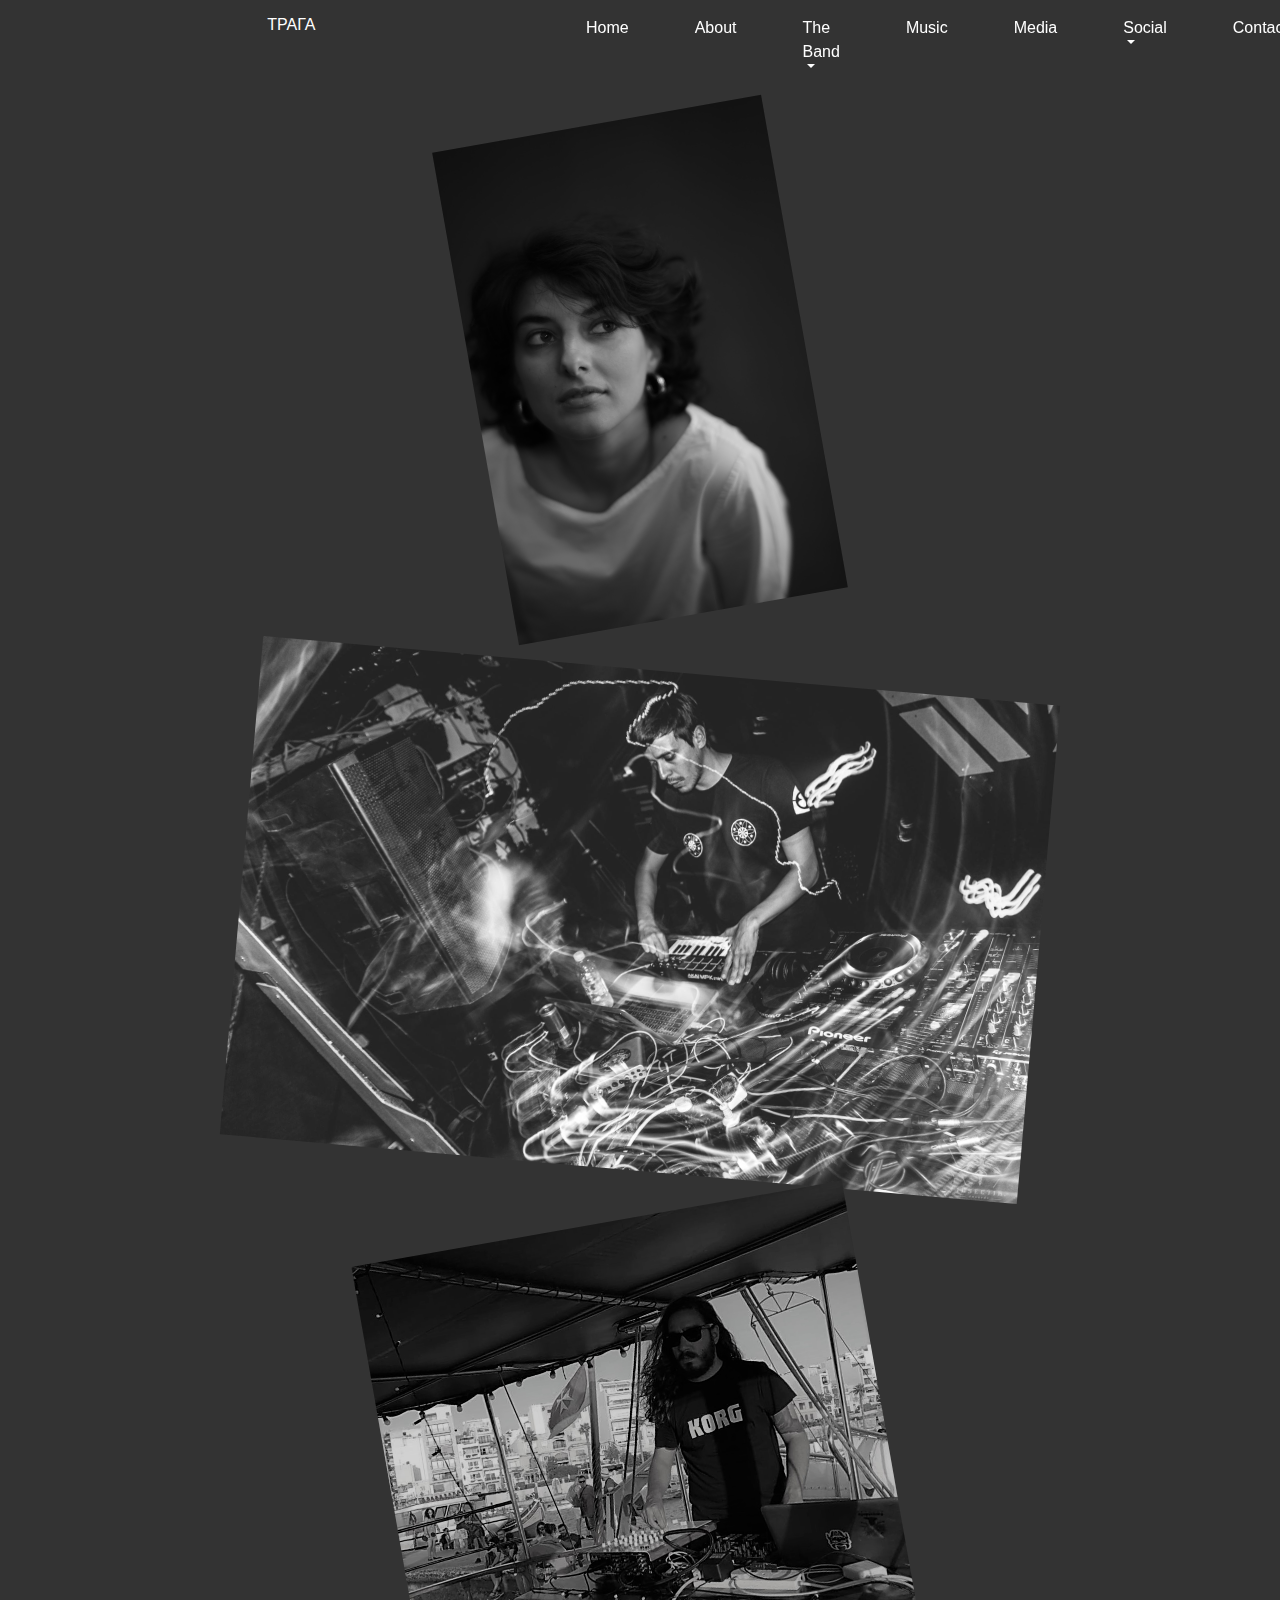
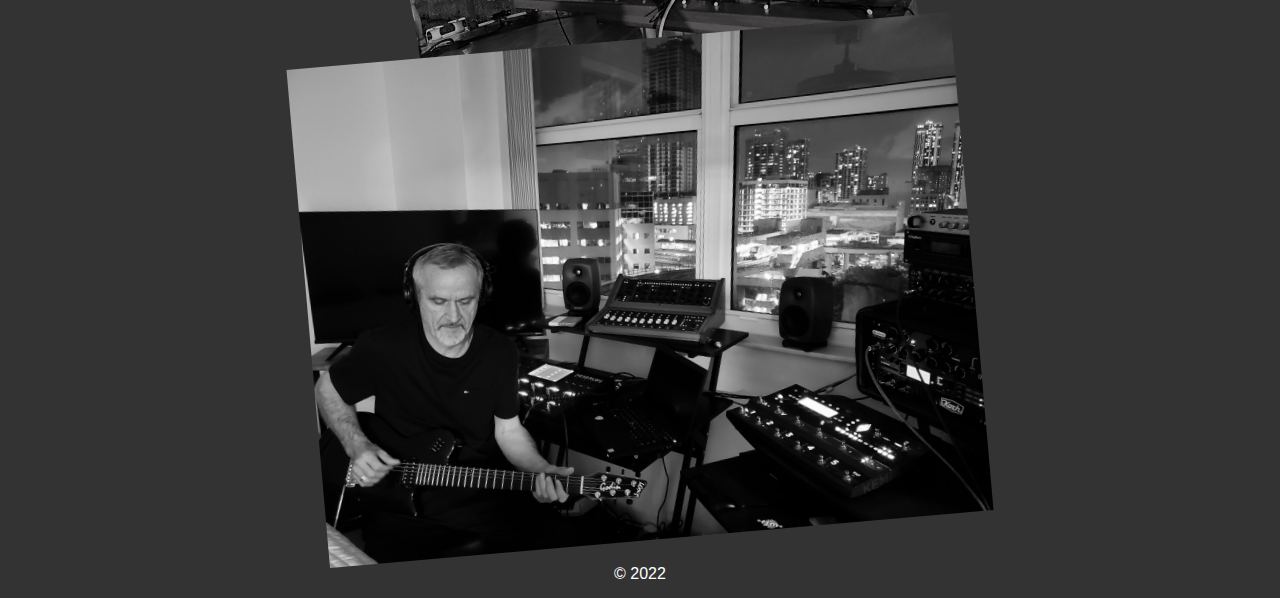
==== commit 316a1e0f: "Localize" ====
--- a/index.html
+++ b/index.html
@@ -4,15 +4,15 @@
 		<meta charset="utf-8" />
 		<meta name="viewport" content="width=device-width, initial-scale=1.0" />
 		<meta property="og:type" content="website" />
-		<meta property="og:title" content="Traga Band" />
+		<meta property="og:title" content="ТРАГА" />
 		<meta property="og:description" content="Sonic Sculptures" />
 		<meta property="og:image" content="https://tragaband.com/img/Julija.JPG" />
 		
-		<meta name="description" content="TRAGA BAND" />
-		<meta name="keywords" content="TRAGA BAND" />
+		<meta name="description" content="ТРАГА" />
+		<meta name="keywords" content="ТРАГА" />
 		<meta name="robots" content="index,follow" />
 
-		<title>Traga Band</title>
+		<title>ТРАГА</title>
 		
 		<link href="https://fonts.googleapis.com/css?family=Open+Sans" rel="stylesheet">
 
@@ -35,7 +35,7 @@
 					<div class="divSiteLogo">
 						<a href='https://tragaband.com/index.html'>
 							<!-- <img class="navLogo" src="img/anastasia-small-logo-black.png" alt="logo" /> -->
-							TRAGA BAND
+							ТРАГА
 						</a>
 					</div>
 					<nav class="navRoot navbar navbar-expand-lg navbar-light">
@@ -122,7 +122,7 @@
 			<div class="modal-dialog modal-lg" role="document">
 			  <div class="modal-content">
 				<div class="modal-header">
-				  <h5 class="modal-title">TRAGA BAND</h5>
+				  <h5 class="modal-title">ТРАГА</h5>
 				  <button type="button" class="close" data-dismiss="modal" aria-label="Close">
 					<span aria-hidden="true">&times;</span>
 				  </button>
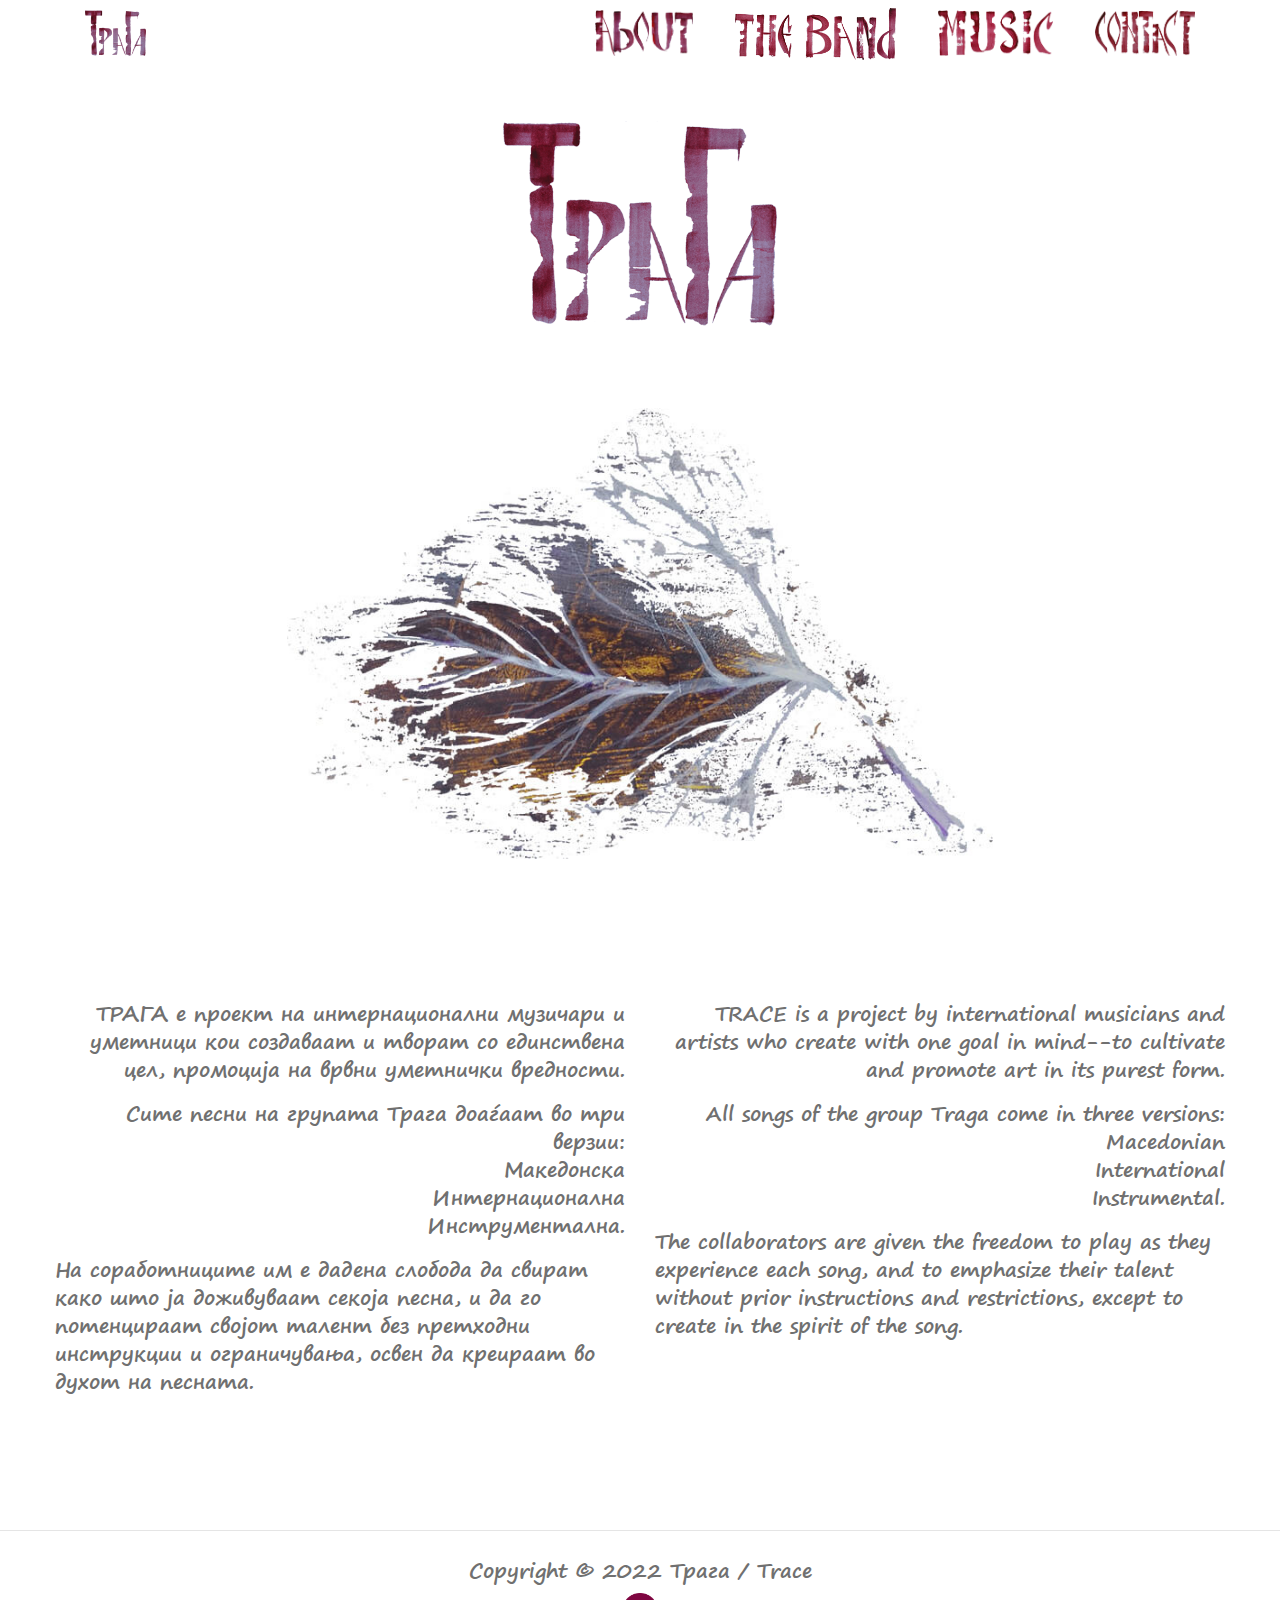
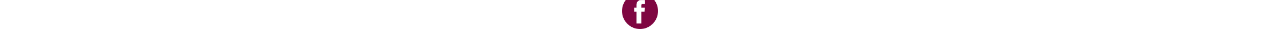
==== commit 16bec179: "New Site" ====
--- a/index.html
+++ b/index.html
@@ -1,141 +1,99 @@
-<!DOCTYPE HTML PUBLIC "-//W3C//DTD HTML 4.01 Transitional//EN">
+<!doctype html>
 <html>
-	<head>
-		<meta charset="utf-8" />
-		<meta name="viewport" content="width=device-width, initial-scale=1.0" />
-		<meta property="og:type" content="website" />
-		<meta property="og:title" content="ТРАГА" />
-		<meta property="og:description" content="Sonic Sculptures" />
-		<meta property="og:image" content="https://tragaband.com/img/Julija.JPG" />
-		
-		<meta name="description" content="ТРАГА" />
-		<meta name="keywords" content="ТРАГА" />
-		<meta name="robots" content="index,follow" />
+<head><meta charset="utf-8"><meta name="viewport" content="width=device-width, initial-scale=1.0"><meta property="og:url"           content="tragaband.com" /><meta property="og:type"          content="website" /><meta property="og:title"         content="Трага / Trace" /><meta property="og:description"   content="„Трага“ остави трага во мене во 1985, кога за првпат ја отсвирев во North Miami Beach, Флорида. / I have been carrying “Trace” inside of me since 1985, when I first played it in North Miami Beach, FL." /><meta property="og:image"         content="https://tragaband.com/assets/images/fbshare.jpg" /><script src="assets/js/jquery-1.12.4.min.js"></script><script type="text/javascript" src="bootstrap/js/bootstrap.min.js"></script><script type="text/javascript" src="assets/js/scripts.js"></script>
+	<link href="https://fonts.googleapis.com" rel="preconnect" />
+	<link crossorigin="" href="https://fonts.gstatic.com" rel="preconnect" />
+	<link href="assets/css/fonts.css" rel="stylesheet" />
+	<link href="bootstrap/css/bootstrap.min.css" rel="stylesheet" />
+	<link href="assets/css/normalize.css" rel="stylesheet" />
+	<link href="assets/css/traga.css" rel="stylesheet" />
+	<title>Трага / Trace</title>
+	<!-- Global site tag (gtag.js) - Google Analytics --><script async src="https://www.googletagmanager.com/gtag/js?id=G-X2GV3DDGVX"></script><script>
+  window.dataLayer = window.dataLayer || [];
+  function gtag(){dataLayer.push(arguments);}
+  gtag('js', new Date());
 
-		<title>ТРАГА</title>
-		
-		<link href="https://fonts.googleapis.com/css?family=Open+Sans" rel="stylesheet">
+  gtag('config', 'G-X2GV3DDGVX');
+</script>
+</head>
+<body>
+<header><!--<div class="header-banner">
+        <h1>Visit Finland</h1>
+    </div>
+    <div class="clear"></div>-->
+<div class="container">
+<div class="row">
+<div class="col-12">
+<nav>
+<h1 class="site-title"><a href="index.html"><img alt="Трага / Traga logo" src="assets/images/traga-logo.png" /></a></h1>
 
-		<link rel="stylesheet" href="https://maxcdn.bootstrapcdn.com/bootstrap/4.0.0/css/bootstrap.min.css" integrity="sha384-Gn5384xqQ1aoWXA+058RXPxPg6fy4IWvTNh0E263XmFcJlSAwiGgFAW/dAiS6JXm" crossorigin="anonymous">
-		<link href="css/main.css" rel="stylesheet" type="text/css" />
-		<link href="css/index.css" rel="stylesheet" type="text/css" />
-		<link href="css/responsive.css" rel="stylesheet" type="text/css" />
-		
-		<script type="text/javascript" src="js/jquery-3.1.1.min.js"></script>
-		<script src="https://cdnjs.cloudflare.com/ajax/libs/popper.js/1.12.9/umd/popper.min.js" integrity="sha384-ApNbgh9B+Y1QKtv3Rn7W3mgPxhU9K/ScQsAP7hUibX39j7fakFPskvXusvfa0b4Q" crossorigin="anonymous"></script>
-		<script src="https://maxcdn.bootstrapcdn.com/bootstrap/4.0.0/js/bootstrap.min.js" integrity="sha384-JZR6Spejh4U02d8jOt6vLEHfe/JQGiRRSQQxSfFWpi1MquVdAyjUar5+76PVCmYl" crossorigin="anonymous"></script>
-		<script type="text/javascript" src="js/changeLanguage.js"></script>
-		<script type="text/javascript" src="js/rotateImage.js"></script>
-		<script type="text/javascript" src="js/index.js"></script>
-	</head>
-	<body>
-		<div class="divBodyWrapper">
-			<div class="divMainNavigation">
-				<nav class="divTopNav">
-					<div class="divSiteLogo">
-						<a href='https://tragaband.com/index.html'>
-							<!-- <img class="navLogo" src="img/anastasia-small-logo-black.png" alt="logo" /> -->
-							ТРАГА
-						</a>
-					</div>
-					<nav class="navRoot navbar navbar-expand-lg navbar-light">
-						<button class="navbar-toggler" type="button" data-toggle="collapse" data-target="#navbarSupportedContent">
-							<span class="navbar-toggler-icon"></span>
-						</button>
+<ul>
+	<li><a href="about.html"><img alt="Трага / Traga - За нас" src="assets/images/about.png" /></a></li>
+	<li><a href="theband.html"><img alt="Трага / Traga Почетна" src="assets/images/band.png" /></a></li>
+	<li><a href="music.html"><img alt="Трага / Traga музика" src="assets/images/music.png" /></a></li>
+	<li><a href="contact.html"><img alt="Трага / Traga контакт" src="assets/images/contact.png" /></a></li>
+</ul>
+</nav>
+</div>
+</div>
+</div>
+</header>
 
-						<div class="collapse navbar-collapse" id="navbarSupportedContent">
-							<ul class="navbar-nav">
-								<li class="nav-item">
-									<a class="nav-link active" aria-current="page" href="#">Home</a>
-								</li>
-								<li class="nav-item">
-									<a class="nav-link" aria-current="page" href="#">About</a>
-								</li>
-								<li class="nav-item dropdown">
-									<a class="nav-link dropdown-toggle" href="#" role="button" data-toggle="dropdown" aria-haspopup="true" aria-expanded="false">
-										The Band
-									</a>
-									<div class="dropdown-menu">
-										<a class="dropdown-item" href="julija.html" target="_blank">Julija</a>
-										<a class="dropdown-item" href="https://www.forestdelic.com/" target="_blank">Darko Kala</a>
-										<a class="dropdown-item" href="https://www.facebook.com/crnorizec.hrabar.79" target="_blank">Andrej Ljatkovski</a>
-										<a class="dropdown-item" href="https://klimekovaceski.com/" target="_blank">Klime Kovaceski</a>
-									</div>
-								</li>
-								<li class="nav-item">
-									<a class="nav-link" aria-current="page" href="music.html">Music</a>
-								</li>
-								<li class="nav-item">
-									<a class="nav-link" aria-current="page" href="#">Media</a>
-								</li>
-								<li class="nav-item dropdown">
-									<a class="nav-link dropdown-toggle" href="#" role="button" data-toggle="dropdown" aria-haspopup="true" aria-expanded="false">
-										Social
-									</a>
-									<div class="dropdown-menu">
-										<a class="dropdown-item" href="#" target="_blank">Facebook</a>
-										<a class="dropdown-item" href="#" target="_blank">Instagram</a>
-										<a class="dropdown-item" href="#" target="_blank">Youtube</a>
-									</div>
-								</li>
-								<li class="nav-item">
-									<a class="nav-link" aria-current="page" href="contact.html">Contact</a>
-								</li>
-							</ul>
-						</div>
-					</nav>
-				</nav>
-			</div>
+<section id="main-header">
+<section class="header-inner">
+<div class="biglogo"><a href="index.html"><img alt="Traga Logo" src="assets/images/traga-logo.png" /></a></div>
 
-			<div class="divBodyContent">
-				<div class="divPageContent">
-					<div class="divTextWrapper">
-						<div class="divPhotoBoxes">
-							<div class="divPhotoBox" style="transform: rotateZ(350deg);">
-								<img src="img/Julija.JPG" alt="Julija" />
-							</div>
-							<div class="divPhotoBox" style="transform: rotateZ(5deg);">
-								<img src="img/DarkoKala.jpg" alt="Darko Kala" />
-							</div>
-							<div class="divPhotoBox" style="transform: rotateZ(350deg);">
-								<img src="img/AndrejLjatkovski.jpg" alt="Andrej Ljakovski" />
-							</div>
-						</div>
-						<div class="divPhotoBoxes" style="transform: rotate(355deg); z-index: 2;">
-							<div class="divPhotoBox">
-								<img src="img/KlimeKovaceski.jpg" alt="Klime Kovaceski" />
-							</div>
-						</div>
-					</div>
-					
-				</div>
-			</div>
+<div class="leaf"><img alt="Traga Leaf" src="assets/images/leaf.jpg" /></div>
+</section>
+</section>
 
-            <div class="divBodyFooter">
-                <div>
-                    &#169; 2022
-                </div>
-            </div>
-		</div>
+<section id="wrapper">
 
-		<div id="modalVideo" class="modal fade" tabindex="-1" role="dialog">
-			<div class="modal-dialog modal-lg" role="document">
-			  <div class="modal-content">
-				<div class="modal-header">
-				  <h5 class="modal-title">ТРАГА</h5>
-				  <button type="button" class="close" data-dismiss="modal" aria-label="Close">
-					<span aria-hidden="true">&times;</span>
-				  </button>
-				</div>
-				<div class="modal-body">
-					<div class="youtubeWrapper">
-						<iframe style="max-width: 1280px; width: 100%; max-height: 720px;" allow="accelerometer; autoplay; encrypted-media; gyroscope; picture-in-picture" allowfullscreen="" frameborder="0" src="https://www.youtube.com/embed/jGIz5X8YOt0?rel=0&amp;showinfo=0;autoplay=1"></iframe>
-					</div>
-				</div>
-			  </div>
-			</div>
-		</div>
+<section id="section-04">
+	
+<div class="container-fluid">
+	
+<div class="row music-intro mb-5">
+<div class="col-12 col-md-6 col-xl-6 section-01-01">
+<div class="description">
+<p class="text-right">ТРАГА е проект на интернационални музичари и уметници кои создаваат и творат со единствена цел, промоција на врвни уметнички вредности.</p>
+<p class="text-right">Сите песни на групата Трага доаѓаат во три верзии:<br class="singlebr" />
+Македонска <br class="singlebr" />
+Интернационална <br class="singlebr" />
+Инструментална.</p>
 
-		<div class="divBackDrop"></div>
-	</body>
+На соработниците им е дадена слобода да свират како што ја доживуваат секоја песна, и да го потенцираат својот талент без претходни инструкции и ограничувања, освен да креираат во духот на песната.
+</div>
+</div>
+
+<div class="col-12 col-md-6 col-xl-6 d-block d-sm-none text-center mt-3 mb-5"><img alt="Traga Hands" src="assets/images/traga-hands.jpg" style="display: inline-block; max-width: 100%;" /></div>
+
+<div class="col-12 col-md-6 col-xl-6 section-01-02">
+<div class="description">
+<p class="text-right">TRACE is a project by international musicians and artists who create with one goal in mind--to cultivate and promote art in its purest form.</p>
+<p class="text-right">All songs of the group Traga come in three versions:  <br class="singlebr" />
+Macedonian  <br class="singlebr" />
+International <br class="singlebr" />
+Instrumental.</p>
+
+The collaborators are given the freedom to play as they experience each song, and to emphasize their talent without prior instructions and restrictions, except to create in the spirit of the song.
+</div>
+</div>
+</div>
+	
+</div>
+</section>
+</section>
+
+<hr />
+<footer>
+<div class="container">
+<div class="row">
+<div class="col-12 text-center mb-2">Copyright &copy; 2022 Трага / Trace</div>
+
+<div class="col-12 text-center"><a href="https://www.facebook.com/TragaTrace" style="display: inline-block;" target="_blank"><img alt="Facebook" src="assets/images/facebook.png" style="display: inline-block; width: 36px;" /></a></div>
+</div>
+</div>
+</footer>
+</body>
 </html>--- a/assets/css/fonts.css
+++ b/assets/css/fonts.css
@@ -0,0 +1,10 @@
+@font-face {
+    font-family: 'Segoe Print';
+    src: url('SegoePrint-Bold.woff2') format('woff2'),
+        url('SegoePrint-Bold.woff') format('woff'),
+        url('SegoePrint-Bold.ttf') format('truetype');
+    font-weight: bold;
+    font-style: normal;
+    font-display: swap;
+}
+
--- a/assets/css/traga.css
+++ b/assets/css/traga.css
@@ -0,0 +1,410 @@
+@charset "utf-8";
+/* CSS Document */
+
+body {
+	background: #FFF;
+	font-family: 'Segoe Print';
+	font-weight: bold;
+	font-size: 1.25rem;
+	line-height: 140%;
+	color: #707070;
+}
+a {
+	color: #7E0F43;
+	text-decoration: none;
+}
+a:hover, a:focus {
+	color: #680C37;
+}
+img {
+	max-width: 100%;
+	height: auto;
+}
+.video-wrapper {
+  position: relative;
+  padding-bottom: 56.25%; /* 16:9 */
+  padding-top: 25px;
+  height: 0;
+}
+.video-wrapper iframe{
+  position: absolute;
+  top: 0;
+  left: 0;
+  width: 100%;
+  height: 100%;
+}
+header {
+    min-height: 80px;
+    z-index: 10;
+	position: fixed;
+	background: rgba(255,255,255,0.9);	
+	top: 0;
+	left: 0;
+	width: 100%;
+}
+/*header h1 {
+    background: none;
+    color: #333;
+    padding: 0 1rem;
+    position: absolute;
+    top: 2rem; 
+    left: 2rem;
+}*/
+.fixed-header {
+    
+}
+nav {
+    width: 100%;
+    z-index: 10;
+	display: flex;
+	flex-direction: row;
+	justify-content: space-between;	
+	align-items: center;
+	height: 60px;
+	position: relative;
+}
+nav h1 {
+    display: block;
+	width: auto;
+	height: 60px;
+    margin: 10px 0;
+	padding: 0;
+}
+nav h1 a {
+	display: block;
+	height: 100%;
+	width: auto;
+	margin: 10px 0;
+}
+nav h1 a img {
+	height: 46px;
+	display: block;
+}
+.visible-title {
+    visibility: visible;
+}
+nav ul { 
+    display: flex;
+	flex-direction: row;
+	justify-content: space-between;
+	align-items: center;
+	padding: 10px 0;
+	height: 100%;
+	width: 600px;
+	margin: 0;
+}
+nav ul li { 
+    display: inline-block;  
+	height: 100%;
+}
+nav ul li a {
+    display: block;
+	height: 100%;
+}
+nav ul li a img {
+	display: block;
+	height: 46px;
+	width: auto;
+}
+nav ul li:nth-of-type(2) a, nav ul li:nth-of-type(3) a {
+	
+}
+nav ul li:nth-of-type(2) a img {
+	height: 52px;
+    margin-top: -2px;
+}
+nav.fixed-header h1 {
+	display: block;
+	width: auto;
+	height: 60px;
+    margin: 10px 0;
+	padding: 0;
+}
+nav.fixed-header {
+	position: relative;
+}
+nav.fixed-header ul {
+	width: 600px;
+	margin: 0;
+}
+#main-header {
+	width: 100%;
+	height: calc(100vh - 80px);
+	margin-top: 80px;
+}
+.header-inner {
+	display: flex;
+	justify-content: space-around;
+	flex-direction: column;
+	align-items: center;
+	height: 100%;
+}
+.header-inner .biglogo {
+	display: inline-block;
+	margin: 0;
+	height: 25%;
+}
+.header-inner .biglogo a {
+	display: inline-block;	
+	height: 100%;
+}
+.header-inner .biglogo a img {
+	height: 100%;
+	display: inline-block;
+}
+.leaf {
+	display: inline-block;
+	height: 55%;
+}
+.leaf img {
+	height: 100%;
+	display: inline-block;
+}
+#wrapper {
+	padding: 40px;
+}
+#section-01 {
+	margin-bottom: 50px;
+}
+#section-01 .section-01-01 .description {
+	text-align: left;
+	padding-right: 30px;
+}
+#section-01 .section-01-02 .description {
+	text-align: right;
+	padding-left: 30px;
+}
+#section-02 {
+	padding: 80px 0;
+}
+#section-02 .video-wrapper {
+	margin-bottom: 20px;
+}
+#section-02 .text-center.last {
+	margin-bottom: 80px;
+}
+#section-03, .section-03 {
+	margin-bottom: 50px;
+}
+#section-03 h2, .music-list h2, .section-03 h2 {
+	font-size: 2.5rem;
+	color: #7E0F43;
+	margin-bottom: 20px;
+}
+#section-03 .section-03-01, .section-03 .section-03-01 {
+	text-align: right;
+}
+#section-03 .section-03-02 img, .section-03 .section-03-02 img {
+	max-width: 90%;
+	display: inline-block;
+}
+#section-03 .section-03-03, .section-03 .section-03-03 {
+	text-align: left;
+}
+#section-04 {
+	padding: 60px 0 30px 0;
+}
+#section-04 h3 {
+	font-size: 1.5rem;
+	color: #7E0F43;
+	margin-bottom: 10px;
+}
+footer {
+	padding: 10px 0 20px 0;
+}
+
+.header-inner.contact-wrapper .biglogo {
+    display: inline-block;
+    margin: 0;
+    height: 30%;
+}
+
+.header-inner.contact-wrapper .biglogo img {
+	height: 100%;
+}
+
+.header-inner.contact-wrapper .biglogo h1 {
+	height: 100%;
+	margin: 0;
+}
+
+.header-inner.contact-wrapper .leaf {
+    display: inline-block;
+    height: 35%;
+	text-align: center;
+}
+.music-intro {
+	margin-top: 0px;
+	margin-bottom: 20px;
+}
+.music-menu {
+	margin-top: 110px;
+}
+.music-menu .music-menu-container {
+	display: flex;
+	flex-direction: row;
+	justify-content: center;
+	align-items: center;
+	font-size: 1.25rem;
+}
+.music-menu .music-menu-container .music-menu-item {
+	margin-right: 50px;
+}
+.music-menu .music-menu-container .music-menu-item:last-of-type {
+	margin-right: 0;
+	display: inline-block;
+}
+.music-menu .music-menu-container span {
+	display: inline-block;	
+	text-transform: uppercase;
+	padding: 8px 0px;
+}
+.music-menu .music-menu-container a {
+	color: #7E0F43;
+	text-transform: uppercase;
+	border: 2px solid #7E0F43;
+	border-radius: 15px;
+	padding: 8px 16px;
+}
+.music-menu .music-menu-container a:hover, .music-menu .music-menu-container a:focus {
+	text-decoration: none;
+	border-color: #680C37;
+	color: #680C37;
+}
+body.about-page #wrapper, body.band-page #wrapper {
+	margin-top: 110px;
+}
+
+@media only screen and (max-width: 768px) {
+	
+body {
+	font-size: 1rem;
+}
+#section-04 h3 {
+	font-size: 1.15rem;
+}
+#section-03 h2, #section-03 h2 {
+	font-size: 1.5rem;
+	color: #7E0F43;
+	margin-bottom: 15px;
+}
+.header-inner h1 {
+    display: inline-block;
+    margin: 0;
+    height: auto;
+    width: 60%;
+}
+.leaf {
+    display: inline-block;
+    height: auto;
+    width: 90%;
+}
+.music-menu {
+    margin-top: 40px;
+}
+.music-menu .music-menu-container {
+	flex-direction: row;
+	justify-content: center;
+	align-items: center;
+	font-size: 0.65rem;
+}
+.music-menu .music-menu-container a {
+	padding: 5px 10px; 	
+}
+.music-menu .music-menu-container span {
+	padding: 5px 0;
+}
+.music-menu .music-menu-container .music-menu-item {
+	margin-right: 15px;
+}
+.music-menu .music-menu-container .music-menu-item:last-of-type {
+	margin-bottom: 0;
+}
+#wrapper {
+    padding: 30px;
+}
+#section-01 .section-01-01 .description {
+    text-align: left;
+    padding-right: 0;
+	margin-bottom: 30px;
+}
+#section-01 .section-01-02 .description {
+    text-align: left;
+    padding-left: 0px;
+	margin-bottom: 30px;
+}
+#section-02 {
+    padding: 40px 0;
+}
+.singlebr {
+	display: inline-block;
+    content: " ";
+    margin-right: 5px;
+}
+.lyrics {
+	text-align: center;
+}
+#section-04 {
+    padding: 0;
+	text-align: center;
+}
+#section-04 .text-right {
+	text-align: center !important;
+}
+#section-02 .text-center.last {
+    margin-bottom: 40px;
+}
+nav ul li a img {
+    height: 22px;
+}
+nav h1 a img {
+	height: 26px;
+}
+nav h1 {
+    height: 26px;
+    margin: 0 0 10px 0;
+}
+nav ul {
+	width: 75%;
+}
+nav ul li:nth-of-type(2) a img {
+	height: 22px;
+    margin-top: 0;
+}
+nav.fixed-header ul li a img {
+    height: 22px;
+}
+nav.fixed-header ul li:nth-of-type(2) a img {
+	height: 22px;	
+}
+nav.fixed-header h1 {
+    height: 30px;
+}
+nav.fixed-header ul {
+    width: 77%;
+    margin-top: 12px;
+}
+nav {
+    height: 30px;
+}
+header {
+    min-height: 50px;
+}
+#section-04 .text-left, #section-04 .text-right {
+	text-align: center !important;
+}
+.music-intro {
+    margin-top: 0px;
+    margin-bottom: 20px;
+}
+.music-intro p {
+	text-align: left !important;
+}
+body.about-page #wrapper, body.band-page #wrapper {
+    margin-top: 45px;
+}
+body.music-page #section-02 {
+    padding: 25px 0 40px 0;
+}
+	
+}